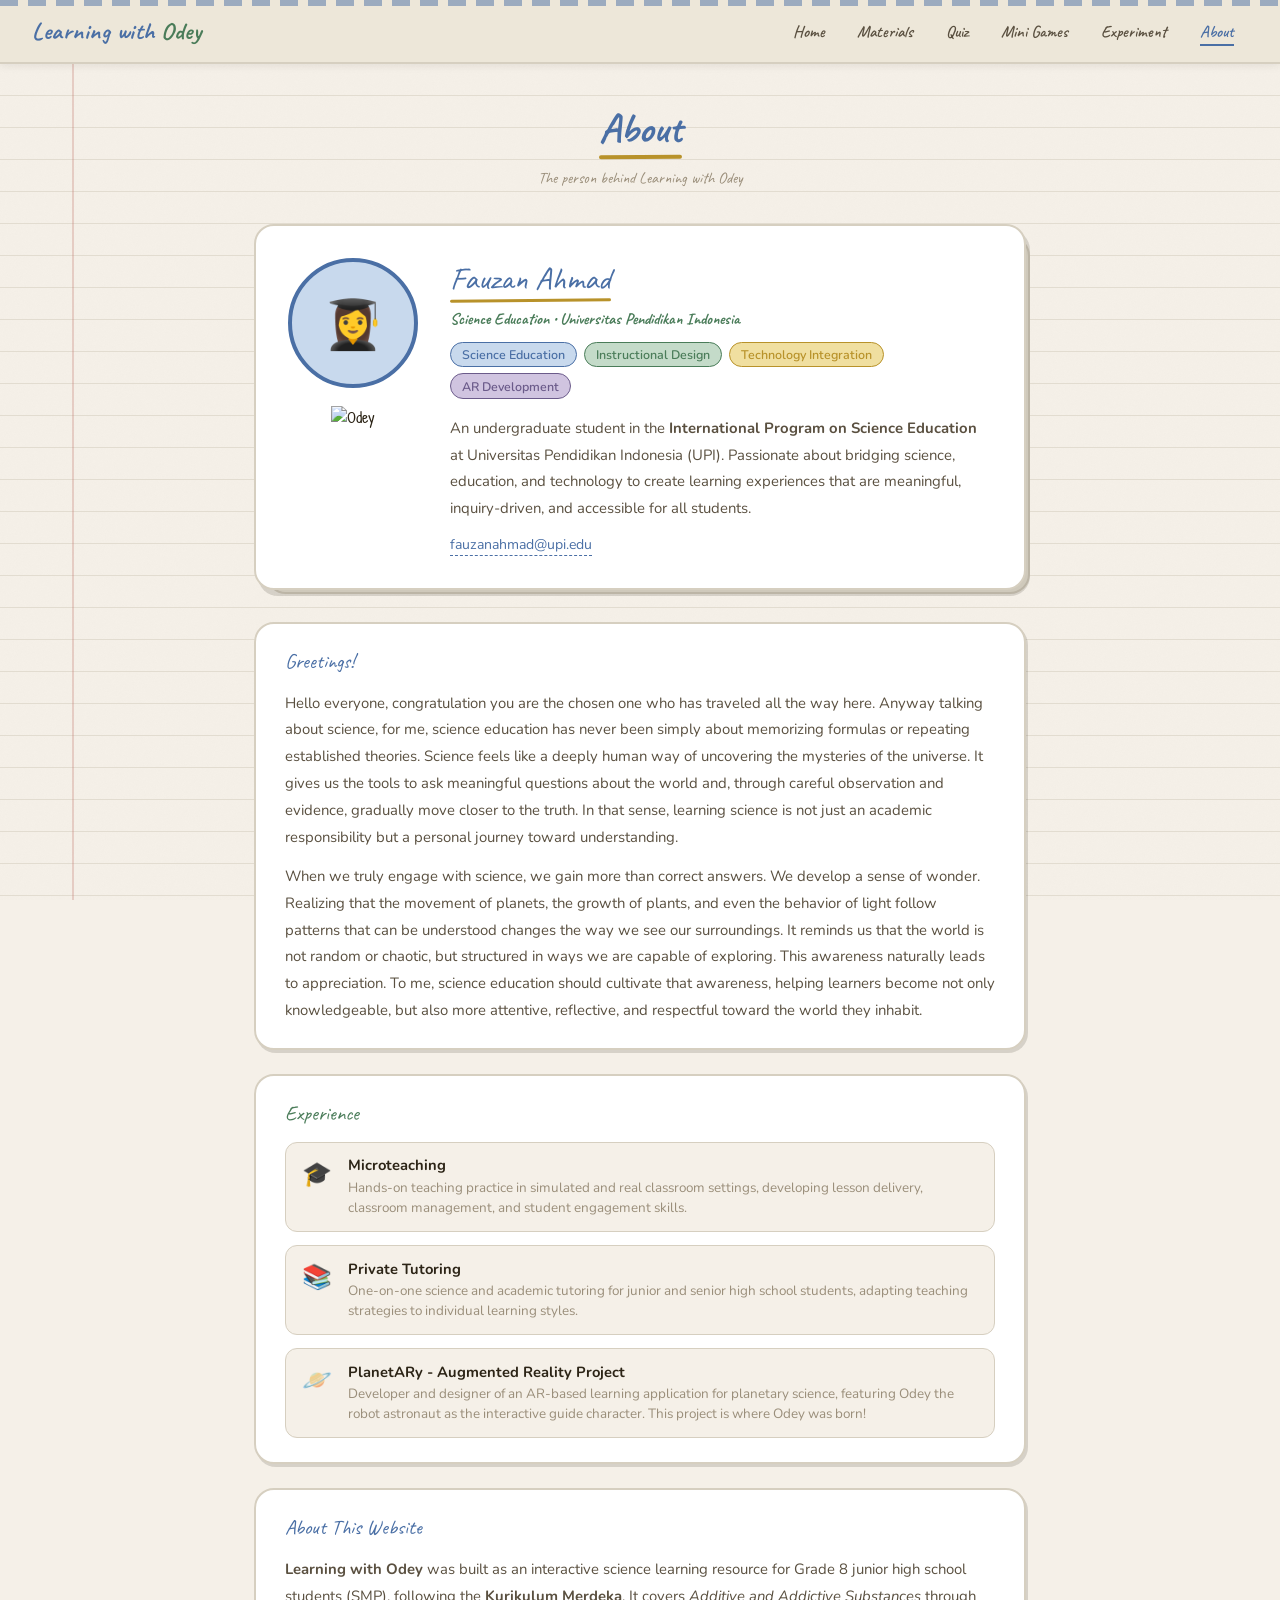
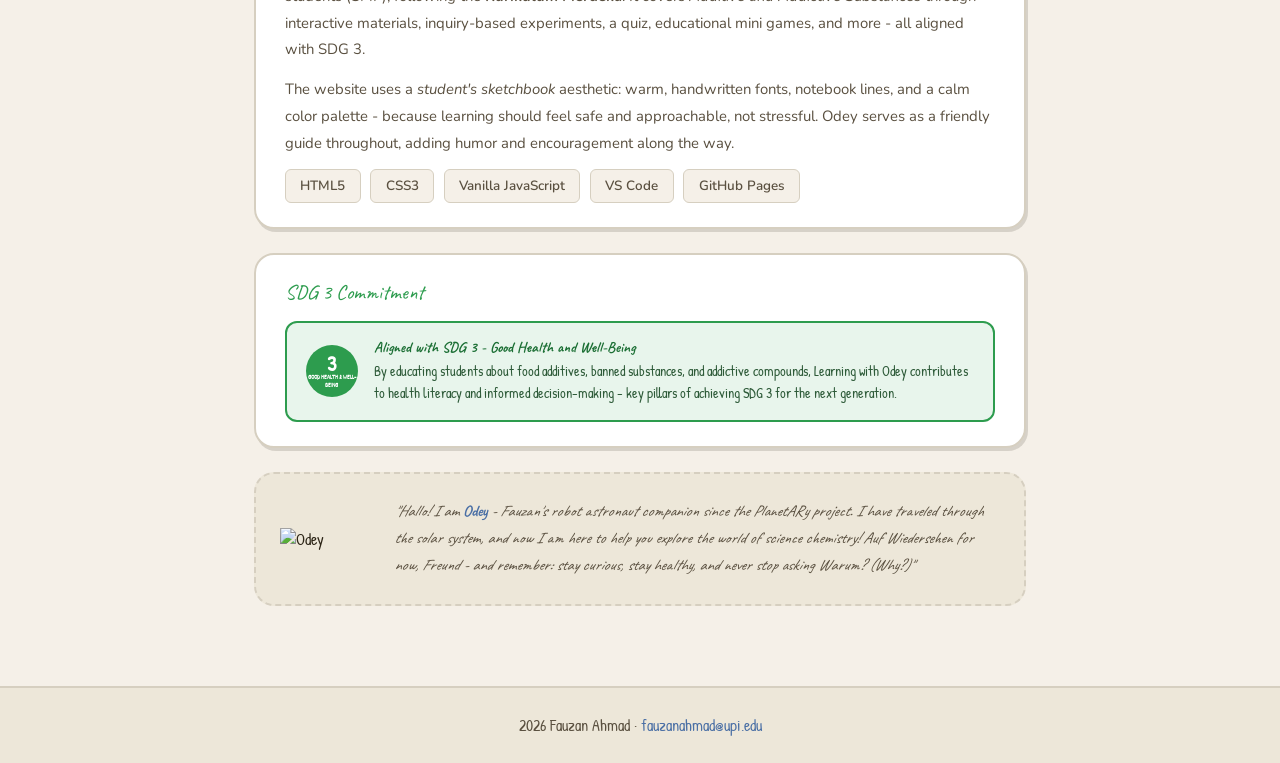
==== about.html @ 3d4de124 "Add files via upload" ====
<!DOCTYPE html>
<html lang="en">
<head>
  <meta charset="UTF-8">
  <meta name="viewport" content="width=device-width, initial-scale=1.0">
  <title>About - Learning with Odey</title>
  <link rel="stylesheet" href="style.css">
  <style>
    .about-page{max-width:820px;margin:0 auto;padding:2.5rem 1.5rem 5rem;position:relative;z-index:1}
    .about-hero{text-align:center;margin-bottom:2rem}
    .about-hero h1{color:var(--blue);font-size:clamp(1.8rem,4vw,2.6rem);display:inline-block;position:relative}
    .about-hero h1::after{content:'';position:absolute;bottom:-5px;left:0;right:0;height:4px;background:var(--yellow);border-radius:2px;transform:rotate(-0.5deg)}
    .about-hero p{font-family:var(--font-hand);color:var(--ink-faint);margin-top:.7rem}
    /* Profile card */
    .profile-card{display:flex;gap:2rem;align-items:flex-start;background:white;border:2.5px solid var(--paper-lines);border-radius:var(--radius-lg);padding:2rem;box-shadow:var(--shadow-md);margin-bottom:2rem;position:relative}
    .profile-card::before{content:'';position:absolute;top:10px;left:10px;right:-6px;bottom:-6px;background:var(--paper-dark);border-radius:var(--radius-lg);z-index:-1;border:2px solid var(--paper-lines)}
    .profile-photo-wrap{flex-shrink:0;text-align:center}
    .profile-photo{width:130px;height:130px;border-radius:50%;object-fit:cover;border:4px solid var(--blue);box-shadow:var(--shadow-md);display:block;margin:0 auto .8rem}
    .profile-photo-fallback{width:130px;height:130px;border-radius:50%;background:var(--blue-pale);border:4px solid var(--blue);display:flex;align-items:center;justify-content:center;font-size:3rem;margin:0 auto .8rem}
    .profile-odey-img{width:56px;animation:float 3s ease-in-out infinite;margin-top:.3rem}
    .profile-info{flex:1}
    .profile-name{font-family:var(--font-hand);font-size:2rem;color:var(--blue);position:relative;display:inline-block;margin-bottom:.1rem}
    .profile-name::after{content:'';position:absolute;bottom:-3px;left:0;right:0;height:3px;background:var(--yellow);border-radius:2px;transform:rotate(-0.5deg)}
    .profile-title{font-family:var(--font-hand);font-size:1rem;color:var(--green);font-weight:700;margin:.5rem 0 .8rem}
    .profile-tags{display:flex;flex-wrap:wrap;gap:.4rem;margin-bottom:1rem}
    .ptag{font-family:var(--font-ui);font-size:.78rem;font-weight:600;padding:.2rem .7rem;border-radius:99px;border:1.5px solid}
    .ptag.blue{color:var(--blue);border-color:var(--blue);background:var(--blue-pale)}
    .ptag.green{color:var(--green);border-color:var(--green);background:var(--green-pale)}
    .ptag.yellow{color:var(--yellow);border-color:var(--yellow);background:var(--yellow-pale)}
    .ptag.purple{color:var(--purple);border-color:var(--purple);background:var(--purple-pale)}
    .profile-bio{font-family:var(--font-ui);font-size:.93rem;line-height:1.8;color:var(--ink-soft)}
    .profile-email{display:inline-flex;align-items:center;gap:.5rem;margin-top:.8rem;font-family:var(--font-ui);font-size:.88rem;color:var(--blue);text-decoration:none;border-bottom:1.5px dashed var(--blue);padding-bottom:1px}
    .profile-email:hover{color:var(--green);border-color:var(--green)}
    /* Section cards */
    .about-card{background:white;border:2px solid var(--paper-lines);border-radius:var(--radius-lg);padding:1.5rem 1.8rem;box-shadow:var(--shadow-sm);margin-bottom:1.5rem}
    .about-card-title{font-family:var(--font-hand);font-size:1.3rem;color:var(--blue);margin-bottom:1rem;display:flex;align-items:center;gap:.5rem}
    .about-card-title.green{color:var(--green)}
    .about-card-title.yellow{color:var(--yellow)}
    .about-card-title.sdg{color:#2d9c4e}
    .about-p{font-family:var(--font-ui);font-size:.93rem;line-height:1.8;color:var(--ink-soft);margin-bottom:.8rem}
    .about-p:last-child{margin-bottom:0}
    /* Experience list */
    .exp-list{display:flex;flex-direction:column;gap:.8rem}
    .exp-item{display:flex;gap:1rem;align-items:flex-start;padding:.8rem 1rem;background:var(--paper);border:1.5px solid var(--paper-lines);border-radius:var(--radius-md)}
    .exp-icon{font-size:1.5rem;flex-shrink:0;margin-top:.1rem}
    .exp-item-title{font-family:var(--font-ui);font-size:.92rem;font-weight:700;color:var(--ink)}
    .exp-item-desc{font-family:var(--font-ui);font-size:.84rem;color:var(--ink-faint);margin-top:.15rem;line-height:1.5}
    /* Quote */
    .quote-box{background:var(--yellow-pale);border-left:4px solid var(--yellow);border-radius:0 var(--radius-md) var(--radius-md) 0;padding:1rem 1.2rem;margin:.8rem 0;font-family:var(--font-hand);font-size:1.05rem;color:var(--ink-soft);font-style:italic;line-height:1.7}
    /* Tech stack */
    .tech-row{display:flex;flex-wrap:wrap;gap:.6rem;margin-top:.8rem}
    .tech-chip{display:flex;align-items:center;gap:.5rem;padding:.4rem .9rem;border-radius:var(--radius-sm);border:1.5px solid var(--paper-lines);background:var(--paper);font-family:var(--font-ui);font-size:.84rem;font-weight:600;color:var(--ink-soft)}
    /* SDG box */
    .sdg-box{display:flex;align-items:center;gap:1rem;background:#e8f5ec;border:2px solid #2d9c4e;border-radius:var(--radius-md);padding:1rem 1.2rem}
    .sdg-circle{width:52px;height:52px;border-radius:50%;background:#2d9c4e;display:flex;flex-direction:column;align-items:center;justify-content:center;flex-shrink:0;color:white;text-align:center}
    .sdg-circle .n{font-size:1.3rem;font-weight:900;line-height:1}
    .sdg-circle .l{font-size:.38rem;font-weight:700;text-transform:uppercase;line-height:1.3}
    .sdg-text h4{font-size:.93rem;font-weight:700;color:#1a6e33;margin-bottom:.2rem}
    .sdg-text p{font-size:.86rem;color:#2d5a38;line-height:1.6;margin:0}
    /* Odey farewell */
    .odey-farewell{display:flex;gap:1.5rem;align-items:center;padding:1.5rem;background:var(--paper-dark);border:2px dashed var(--paper-lines);border-radius:var(--radius-lg);margin-top:1.5rem}
    .odey-farewell img{width:90px;animation:float 3s ease-in-out infinite;flex-shrink:0}
    .odey-farewell-text{font-family:var(--font-hand);font-size:1rem;color:var(--ink-soft);line-height:1.7;font-style:italic}
    .odey-farewell-text strong{color:var(--blue);font-style:normal}
    @media(max-width:600px){.profile-card{flex-direction:column;align-items:center;text-align:center}.profile-tags{justify-content:center}.about-page{padding:1.5rem 1rem 4rem}.about-card{padding:1.2rem}}
  </style>
</head>
<body>
<nav class="navbar">
  <a href="index.html" class="nav-logo">Learning with <span>Odey</span></a>
  <button class="nav-toggle" id="navToggle"><span></span><span></span><span></span></button>
  <ul class="nav-links" id="navLinks">
    <li><a href="index.html">Home</a></li>
    <li><a href="materials.html">Materials</a></li>
    <li><a href="quiz.html">Quiz</a></li>
    <li><a href="minigames.html">Mini Games</a></li>
    <li><a href="experiment.html">Experiment</a></li>
    <li><a href="about.html" class="active">About</a></li>
  </ul>
</nav>

<div class="page-content">
<div class="about-page">

  <div class="about-hero">
    <h1>About</h1>
    <p>The person behind Learning with Odey</p>
  </div>

  <!-- Profile -->
  <div class="profile-card">
    <div class="profile-photo-wrap">
      <img src="assets/profile.jpg" class="profile-photo" alt="Fauzan Ahmad"
           onerror="this.style.display='none';document.getElementById('pfallback').style.display='flex'">
      <div class="profile-photo-fallback" id="pfallback" style="display:none">&#128105;&#8205;&#127891;</div>
      <img src="assets/odey.png" class="profile-odey-img" alt="Odey">
    </div>
    <div class="profile-info">
      <div class="profile-name">Fauzan Ahmad</div>
      <div class="profile-title">Science Education &bull; Universitas Pendidikan Indonesia</div>
      <div class="profile-tags">
        <span class="ptag blue">Science Education</span>
        <span class="ptag green">Instructional Design</span>
        <span class="ptag yellow">Technology Integration</span>
        <span class="ptag purple">AR Development</span>
      </div>
      <p class="profile-bio">
        An undergraduate student in the <strong>International Program on Science Education</strong>
        at Universitas Pendidikan Indonesia (UPI). Passionate about bridging science, education,
        and technology to create learning experiences that are meaningful, inquiry-driven,
        and accessible for all students.
      </p>
      <a href="mailto:fauzanahmad@upi.edu" class="profile-email">fauzanahmad@upi.edu</a>
    </div>
  </div>

  <!-- Academic Focus -->
  <div class="about-card">
    <div class="about-card-title">Greetings!</div>
    <p class="about-p">Hello everyone, congratulation you are the chosen one who has traveled all the way here. Anyway talking about science, for me, science education has never been simply about memorizing formulas or repeating established theories. Science feels like a deeply human way of uncovering the mysteries of the universe. It gives us the tools to ask meaningful questions about the world and, through careful observation and evidence, gradually move closer to the truth. In that sense, learning science is not just an academic responsibility but a personal journey toward understanding.</p>
    <p class="about-p">When we truly engage with science, we gain more than correct answers. We develop a sense of wonder. Realizing that the movement of planets, the growth of plants, and even the behavior of light follow patterns that can be understood changes the way we see our surroundings. It reminds us that the world is not random or chaotic, but structured in ways we are capable of exploring. This awareness naturally leads to appreciation. To me, science education should cultivate that awareness, helping learners become not only knowledgeable, but also more attentive, reflective, and respectful toward the world they inhabit.</p>
  </div>

  <!-- Experience -->
  <div class="about-card">
    <div class="about-card-title green">Experience</div>
    <div class="exp-list">
      <div class="exp-item">
        <div class="exp-icon">&#127891;</div>
        <div>
          <div class="exp-item-title">Microteaching</div>
          <div class="exp-item-desc">Hands-on teaching practice in simulated and real classroom settings, developing lesson delivery, classroom management, and student engagement skills.</div>
        </div>
      </div>
      <div class="exp-item">
        <div class="exp-icon">&#128218;</div>
        <div>
          <div class="exp-item-title">Private Tutoring</div>
          <div class="exp-item-desc">One-on-one science and academic tutoring for junior and senior high school students, adapting teaching strategies to individual learning styles.</div>
        </div>
      </div>
      <div class="exp-item">
        <div class="exp-icon">&#129680;</div>
        <div>
          <div class="exp-item-title">PlanetARy - Augmented Reality Project</div>
          <div class="exp-item-desc">Developer and designer of an AR-based learning application for planetary science, featuring Odey the robot astronaut as the interactive guide character. This project is where Odey was born!</div>
        </div>
      </div>
    </div>
  </div>

  <!-- About the website -->
  <div class="about-card">
    <div class="about-card-title">About This Website</div>
    <p class="about-p"><strong>Learning with Odey</strong> was built as an interactive science learning resource for Grade 8 junior high school students (SMP), following the <strong>Kurikulum Merdeka</strong>. It covers <em>Additive and Addictive Substances</em> through interactive materials, inquiry-based experiments, a quiz, educational mini games, and more - all aligned with SDG 3.</p>
    <p class="about-p">The website uses a <em>student's sketchbook</em> aesthetic: warm, handwritten fonts, notebook lines, and a calm color palette - because learning should feel safe and approachable, not stressful. Odey serves as a friendly guide throughout, adding humor and encouragement along the way.</p>
    <div class="tech-row">
      <div class="tech-chip">HTML5</div>
      <div class="tech-chip">CSS3</div>
      <div class="tech-chip">Vanilla JavaScript</div>
      <div class="tech-chip">VS Code</div>
      <div class="tech-chip">GitHub Pages</div>
    </div>
  </div>

  <!-- SDG -->
  <div class="about-card">
    <div class="about-card-title sdg">SDG 3 Commitment</div>
    <div class="sdg-box">
      <div class="sdg-circle"><div class="n">3</div><div class="l">Good Health &amp; Well-Being</div></div>
      <div class="sdg-text">
        <h4>Aligned with SDG 3 - Good Health and Well-Being</h4>
        <p>By educating students about food additives, banned substances, and addictive compounds, Learning with Odey contributes to health literacy and informed decision-making - key pillars of achieving SDG 3 for the next generation.</p>
      </div>
    </div>
  </div>

  <!-- Odey farewell -->
  <div class="odey-farewell">
    <img src="assets/odey.png" alt="Odey">
    <div class="odey-farewell-text">
      "Hallo! I am <strong>Odey</strong> - Fauzan's robot astronaut companion since the PlanetARy project.
      I have traveled through the solar system, and now I am here to help you explore the world
      of science chemistry! Auf Wiedersehen for now, Freund - and remember:
      stay curious, stay healthy, and never stop asking <em>Warum?</em> (Why?)"
    </div>
  </div>

</div>
</div>

<footer class="site-footer">
  <p>2026 Fauzan Ahmad &middot; <a href="mailto:fauzanahmad@upi.edu">fauzanahmad@upi.edu</a></p>
</footer>

<script>
document.getElementById('navToggle').addEventListener('click',function(){
  document.getElementById('navLinks').classList.toggle('open');
});
</script>
</body>
</html>
---- style.css ----
/* ============================================
   LEARNING WITH ODEY — Global Stylesheet
   Theme: Student's Sketchbook / Notebook
   Palette: Muted paper white, dusty blue, 
            sage green, muted red, soft yellow
   ============================================ */

   @import url('https://fonts.googleapis.com/css2?family=Caveat:wght@400;500;600;700&family=Patrick+Hand&family=Nunito:wght@300;400;600;700&display=swap');

   /* ── CSS Variables ─────────────────────────── */
   :root {
     /* Paper & Ink */
     --paper:        #f5f0e8;
     --paper-dark:   #ede7d9;
     --paper-lines:  #d6cfc0;
     --ink:          #2c2416;
     --ink-soft:     #5a5040;
     --ink-faint:    #9a8e7a;
   
     /* Crayon / Pencil Colors (muted, dusty) */
     --blue:         #4a6fa5;
     --blue-light:   #7a9cc4;
     --blue-pale:    #c8d9ed;
     --green:        #4a7c59;
     --green-light:  #7aaa8a;
     --green-pale:   #c4dbc9;
     --red:          #a0453a;
     --red-light:    #c47a72;
     --red-pale:     #e8c4c0;
     --yellow:       #b8922a;
     --yellow-light: #d4b060;
     --yellow-pale:  #f0dfa0;
     --purple:       #6b5b8a;
     --purple-pale:  #d0c4e0;
   
     /* Typography */
     --font-hand:    'Caveat', cursive;
     --font-body:    'Patrick Hand', cursive;
     --font-ui:      'Nunito', sans-serif;
   
     /* Spacing */
     --nav-height:   64px;
     --radius-sm:    6px;
     --radius-md:    12px;
     --radius-lg:    20px;
   
     /* Shadows (pencil/sketch feel) */
     --shadow-sm:    2px 3px 0px rgba(44,36,22,0.15);
     --shadow-md:    4px 6px 0px rgba(44,36,22,0.15);
     --shadow-lg:    6px 10px 0px rgba(44,36,22,0.12);
   }
   
   /* ── Reset & Base ───────────────────────────── */
   *, *::before, *::after {
     box-sizing: border-box;
     margin: 0;
     padding: 0;
   }
   
   html {
     scroll-behavior: smooth;
   }
   
   body {
     font-family: var(--font-body);
     background-color: var(--paper);
     color: var(--ink);
     min-height: 100vh;
     position: relative;
     overflow-x: hidden;
   }
   
   /* ── Paper Texture Background ───────────────── */
   body::before {
     content: '';
     position: fixed;
     inset: 0;
     background-image:
       /* Horizontal ruled lines */
       repeating-linear-gradient(
         transparent,
         transparent 31px,
         var(--paper-lines) 31px,
         var(--paper-lines) 32px
       ),
       /* Subtle paper grain */
       url("data:image/svg+xml,%3Csvg xmlns='http://www.w3.org/2000/svg' width='300' height='300'%3E%3Cfilter id='noise'%3E%3CfeTurbulence type='fractalNoise' baseFrequency='0.9' numOctaves='4' stitchTiles='stitch'/%3E%3CfeColorMatrix type='saturate' values='0'/%3E%3C/filter%3E%3Crect width='300' height='300' filter='url(%23noise)' opacity='0.04'/%3E%3C/svg%3E");
     pointer-events: none;
     z-index: 0;
     opacity: 0.6;
   }
   
   /* Red margin line (left side, like real notebook) */
   body::after {
     content: '';
     position: fixed;
     top: 0;
     left: 72px;
     width: 2px;
     height: 100vh;
     background: var(--red-light);
     opacity: 0.3;
     pointer-events: none;
     z-index: 0;
   }
   
   /* ── Navigation ─────────────────────────────── */
   .navbar {
     position: sticky;
     top: 0;
     z-index: 1000;
     height: var(--nav-height);
     background: var(--paper-dark);
     border-bottom: 2px solid var(--paper-lines);
     display: flex;
     align-items: center;
     padding: 0 2rem;
     gap: 1rem;
     box-shadow: 0 2px 8px rgba(44,36,22,0.08);
   }
   
   /* Spiral binding decoration */
   .navbar::before {
     content: '';
     position: absolute;
     top: 0;
     left: 0;
     right: 0;
     height: 6px;
     background: repeating-linear-gradient(
       90deg,
       var(--blue) 0px,
       var(--blue) 18px,
       transparent 18px,
       transparent 28px
     );
     opacity: 0.5;
   }
   
   .nav-logo {
     font-family: var(--font-hand);
     font-size: 1.5rem;
     font-weight: 700;
     color: var(--blue);
     text-decoration: none;
     letter-spacing: 0.5px;
     flex-shrink: 0;
   }
   
   .nav-logo span {
     color: var(--green);
   }
   
   .nav-links {
     display: flex;
     align-items: center;
     gap: 0.25rem;
     list-style: none;
     margin-left: auto;
   }
   
   .nav-links a {
     font-family: var(--font-hand);
     font-size: 1.05rem;
     font-weight: 600;
     color: var(--ink-soft);
     text-decoration: none;
     padding: 0.4rem 0.9rem;
     border-radius: var(--radius-sm);
     transition: all 0.2s ease;
     position: relative;
   }
   
   .nav-links a::after {
     content: '';
     position: absolute;
     bottom: 2px;
     left: 0.9rem;
     right: 0.9rem;
     height: 2px;
     background: var(--blue);
     transform: scaleX(0);
     transform-origin: left;
     transition: transform 0.2s ease;
   }
   
   .nav-links a:hover {
     color: var(--blue);
   }
   
   .nav-links a:hover::after,
   .nav-links a.active::after {
     transform: scaleX(1);
   }
   
   .nav-links a.active {
     color: var(--blue);
   }
   
   /* Hamburger (mobile) */
   .nav-toggle {
     display: none;
     flex-direction: column;
     gap: 5px;
     cursor: pointer;
     margin-left: auto;
     padding: 4px;
   }
   
   .nav-toggle span {
     display: block;
     width: 24px;
     height: 2px;
     background: var(--ink);
     border-radius: 2px;
     transition: all 0.3s;
   }
   
   /* ── Page Wrapper ───────────────────────────── */
   .page-content {
     position: relative;
     z-index: 1;
     min-height: calc(100vh - var(--nav-height));
   }
   
   .container {
     max-width: 900px;
     margin: 0 auto;
     padding: 0 2rem;
   }
   
   .container-wide {
     max-width: 1200px;
     margin: 0 auto;
     padding: 0 2rem;
   }
   
   /* ── Sketch Card Component ──────────────────── */
   .sketch-card {
     background: white;
     border: 2px solid var(--paper-lines);
     border-radius: var(--radius-md);
     padding: 1.5rem;
     position: relative;
     box-shadow: var(--shadow-md);
     /* Slight rotation for sketchbook feel */
   }
   
   .sketch-card::before {
     content: '';
     position: absolute;
     inset: -1px;
     border-radius: var(--radius-md);
     border: 1.5px solid var(--paper-lines);
     opacity: 0.4;
     transform: rotate(0.3deg);
     pointer-events: none;
   }
   
   /* ── Handwritten Headings ───────────────────── */
   h1, h2, h3, h4 {
     font-family: var(--font-hand);
     line-height: 1.2;
   }
   
   h1 { font-size: clamp(2rem, 5vw, 3rem); }
   h2 { font-size: clamp(1.5rem, 3vw, 2rem); }
   h3 { font-size: clamp(1.2rem, 2.5vw, 1.5rem); }
   
   p {
     font-family: var(--font-body);
     font-size: 1rem;
     line-height: 1.7;
     color: var(--ink-soft);
   }
   
   /* ── Underline Decoration ───────────────────── */
   .hand-underline {
     position: relative;
     display: inline-block;
   }
   
   .hand-underline::after {
     content: '';
     position: absolute;
     bottom: -4px;
     left: 0;
     right: 0;
     height: 3px;
     background: var(--yellow);
     border-radius: 2px;
     transform: rotate(-0.5deg);
   }
   
   /* ── Buttons ────────────────────────────────── */
   .btn {
     display: inline-flex;
     align-items: center;
     gap: 0.5rem;
     font-family: var(--font-hand);
     font-size: 1.05rem;
     font-weight: 600;
     padding: 0.6rem 1.4rem;
     border-radius: var(--radius-sm);
     border: 2px solid currentColor;
     cursor: pointer;
     text-decoration: none;
     transition: all 0.15s ease;
     position: relative;
     box-shadow: var(--shadow-sm);
   }
   
   .btn:hover {
     transform: translate(-1px, -1px);
     box-shadow: var(--shadow-md);
   }
   
   .btn:active {
     transform: translate(1px, 1px);
     box-shadow: none;
   }
   
   .btn-blue {
     background: var(--blue-pale);
     color: var(--blue);
     border-color: var(--blue);
   }
   
   .btn-green {
     background: var(--green-pale);
     color: var(--green);
     border-color: var(--green);
   }
   
   .btn-red {
     background: var(--red-pale);
     color: var(--red);
     border-color: var(--red);
   }
   
   .btn-yellow {
     background: var(--yellow-pale);
     color: var(--yellow);
     border-color: var(--yellow);
   }
   
   .btn-purple {
     background: var(--purple-pale);
     color: var(--purple);
     border-color: var(--purple);
   }
   
   /* ── Speech Bubble (Odey) ───────────────────── */
   .speech-bubble {
     background: white;
     border: 2px solid var(--ink);
     border-radius: var(--radius-lg);
     padding: 1rem 1.4rem;
     position: relative;
     font-family: var(--font-hand);
     font-size: 1.1rem;
     line-height: 1.5;
     box-shadow: var(--shadow-sm);
     max-width: 400px;
   }
   
   .speech-bubble.left::before {
     content: '';
     position: absolute;
     bottom: -14px;
     left: 30px;
     border-width: 14px 10px 0 0;
     border-style: solid;
     border-color: var(--ink) transparent transparent transparent;
   }
   
   .speech-bubble.left::after {
     content: '';
     position: absolute;
     bottom: -11px;
     left: 32px;
     border-width: 12px 8px 0 0;
     border-style: solid;
     border-color: white transparent transparent transparent;
   }
   
   .speech-bubble.right::before {
     content: '';
     position: absolute;
     bottom: -14px;
     right: 30px;
     border-width: 14px 0 0 10px;
     border-style: solid;
     border-color: var(--ink) transparent transparent transparent;
   }
   
   .speech-bubble.right::after {
     content: '';
     position: absolute;
     bottom: -11px;
     right: 32px;
     border-width: 12px 0 0 8px;
     border-style: solid;
     border-color: white transparent transparent transparent;
   }
   
   /* ── Sticky Note ────────────────────────────── */
   .sticky-note {
     background: var(--yellow-pale);
     border: 1.5px solid var(--yellow);
     border-radius: 3px 3px var(--radius-sm) 3px;
     padding: 1rem;
     font-family: var(--font-hand);
     font-size: 0.95rem;
     box-shadow: var(--shadow-sm);
     position: relative;
   }
   
   .sticky-note::before {
     content: '';
     position: absolute;
     top: -6px;
     left: 50%;
     transform: translateX(-50%);
     width: 40px;
     height: 10px;
     background: rgba(184,146,42,0.35);
     border-radius: 2px;
   }
   
   /* ── Section Label (tab-style) ──────────────── */
   .section-label {
     display: inline-block;
     font-family: var(--font-hand);
     font-size: 0.85rem;
     font-weight: 700;
     letter-spacing: 1px;
     text-transform: uppercase;
     padding: 0.2rem 0.8rem;
     border-radius: var(--radius-sm) var(--radius-sm) 0 0;
     margin-bottom: -2px;
   }
   
   .label-blue   { background: var(--blue-pale);   color: var(--blue); }
   .label-green  { background: var(--green-pale);  color: var(--green); }
   .label-red    { background: var(--red-pale);    color: var(--red); }
   .label-yellow { background: var(--yellow-pale); color: var(--yellow); }
   .label-purple { background: var(--purple-pale); color: var(--purple); }
   
   /* ── Washi Tape Decoration ──────────────────── */
   .washi {
     display: block;
     height: 20px;
     border-radius: 2px;
     opacity: 0.65;
   }
   
   .washi-blue   { background: repeating-linear-gradient(45deg, var(--blue-pale), var(--blue-pale) 4px, var(--blue-light) 4px, var(--blue-light) 8px); }
   .washi-green  { background: repeating-linear-gradient(45deg, var(--green-pale), var(--green-pale) 4px, var(--green-light) 4px, var(--green-light) 8px); }
   .washi-red    { background: repeating-linear-gradient(45deg, var(--red-pale), var(--red-pale) 4px, var(--red-light) 4px, var(--red-light) 8px); }
   .washi-yellow { background: repeating-linear-gradient(45deg, var(--yellow-pale), var(--yellow-pale) 4px, var(--yellow-light) 4px, var(--yellow-light) 8px); }
   
   /* ── Progress / Tab Bar ─────────────────────── */
   .tab-bar {
     display: flex;
     gap: 0.5rem;
     border-bottom: 2px solid var(--paper-lines);
     margin-bottom: 1.5rem;
     overflow-x: auto;
     padding-bottom: 0;
   }
   
   .tab-btn {
     font-family: var(--font-hand);
     font-size: 1rem;
     font-weight: 600;
     padding: 0.5rem 1.2rem;
     border: 2px solid var(--paper-lines);
     border-bottom: none;
     border-radius: var(--radius-sm) var(--radius-sm) 0 0;
     background: var(--paper-dark);
     color: var(--ink-faint);
     cursor: pointer;
     transition: all 0.2s;
     white-space: nowrap;
   }
   
   .tab-btn.active {
     background: white;
     color: var(--blue);
     border-color: var(--blue);
     position: relative;
     bottom: -2px;
     padding-bottom: calc(0.5rem + 2px);
   }
   
   /* ── Footer ─────────────────────────────────── */
   .site-footer {
     position: relative;
     z-index: 1;
     background: var(--paper-dark);
     border-top: 2px solid var(--paper-lines);
     padding: 1.5rem 2rem;
     text-align: center;
     font-family: var(--font-hand);
     font-size: 0.95rem;
     color: var(--ink-faint);
   }
   
   .site-footer a {
     color: var(--blue);
     text-decoration: none;
   }
   
   /* ── Doodle SVG decorations ─────────────────── */
   .doodle-corner {
     position: absolute;
     opacity: 0.12;
     pointer-events: none;
   }
   
   /* ── Animations ─────────────────────────────── */
   @keyframes float {
     0%, 100% { transform: translateY(0px); }
     50% { transform: translateY(-8px); }
   }
   
   @keyframes wobble {
     0%, 100% { transform: rotate(-1deg); }
     50% { transform: rotate(1deg); }
   }
   
   @keyframes fadeInUp {
     from { opacity: 0; transform: translateY(20px); }
     to   { opacity: 1; transform: translateY(0); }
   }
   
   @keyframes fadeIn {
     from { opacity: 0; }
     to   { opacity: 1; }
   }
   
   @keyframes scribble {
     from { stroke-dashoffset: 1000; }
     to   { stroke-dashoffset: 0; }
   }
   
   @keyframes popIn {
     0%   { transform: scale(0.8); opacity: 0; }
     70%  { transform: scale(1.05); }
     100% { transform: scale(1); opacity: 1; }
   }
   
   @keyframes blink {
     0%, 100% { opacity: 1; }
     50%       { opacity: 0; }
   }
   
   .anim-float    { animation: float 3s ease-in-out infinite; }
   .anim-wobble   { animation: wobble 4s ease-in-out infinite; }
   .anim-fadeInUp { animation: fadeInUp 0.5s ease forwards; }
   .anim-popIn    { animation: popIn 0.4s cubic-bezier(0.34, 1.56, 0.64, 1) forwards; }
   
   /* ── Utility ────────────────────────────────── */
   .text-blue   { color: var(--blue); }
   .text-green  { color: var(--green); }
   .text-red    { color: var(--red); }
   .text-yellow { color: var(--yellow); }
   .text-purple { color: var(--purple); }
   
   .bg-blue-pale   { background: var(--blue-pale); }
   .bg-green-pale  { background: var(--green-pale); }
   .bg-red-pale    { background: var(--red-pale); }
   .bg-yellow-pale { background: var(--yellow-pale); }
   
   .mt-1 { margin-top: 0.5rem; }
   .mt-2 { margin-top: 1rem; }
   .mt-3 { margin-top: 1.5rem; }
   .mt-4 { margin-top: 2rem; }
   .mb-1 { margin-bottom: 0.5rem; }
   .mb-2 { margin-bottom: 1rem; }
   .mb-3 { margin-bottom: 1.5rem; }
   .mb-4 { margin-bottom: 2rem; }
   
   .text-center { text-align: center; }
   .flex { display: flex; }
   .flex-center { display: flex; align-items: center; justify-content: center; }
   .gap-1 { gap: 0.5rem; }
   .gap-2 { gap: 1rem; }
   .gap-3 { gap: 1.5rem; }
   
   /* ── Responsive ─────────────────────────────── */
   @media (max-width: 768px) {
     body::after { display: none; }
   
     .navbar { padding: 0 1rem; }
   
     .nav-links {
       display: none;
       position: absolute;
       top: var(--nav-height);
       left: 0;
       right: 0;
       flex-direction: column;
       background: var(--paper-dark);
       border-bottom: 2px solid var(--paper-lines);
       padding: 1rem;
       gap: 0.5rem;
       z-index: 999;
     }
   
     .nav-links.open { display: flex; }
     .nav-toggle { display: flex; }
   
     .container,
     .container-wide { padding: 0 1rem; }
   }
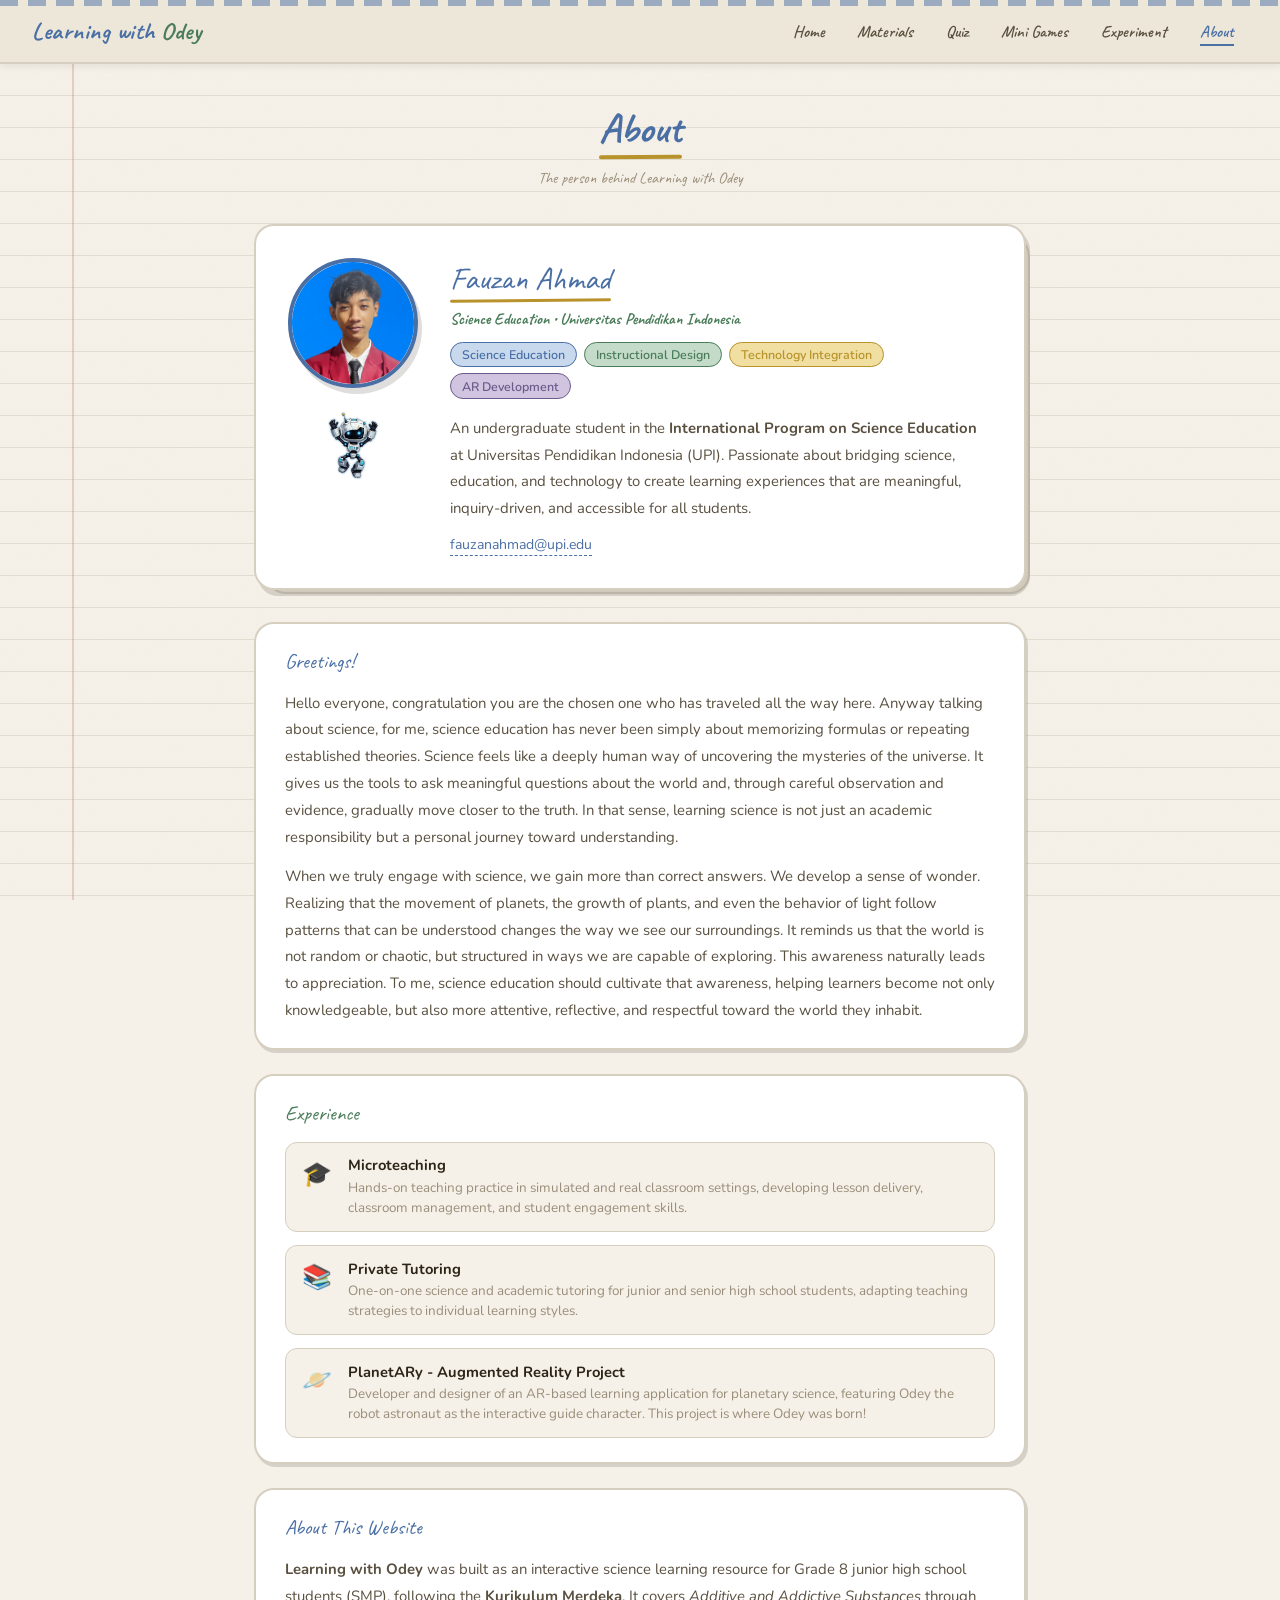
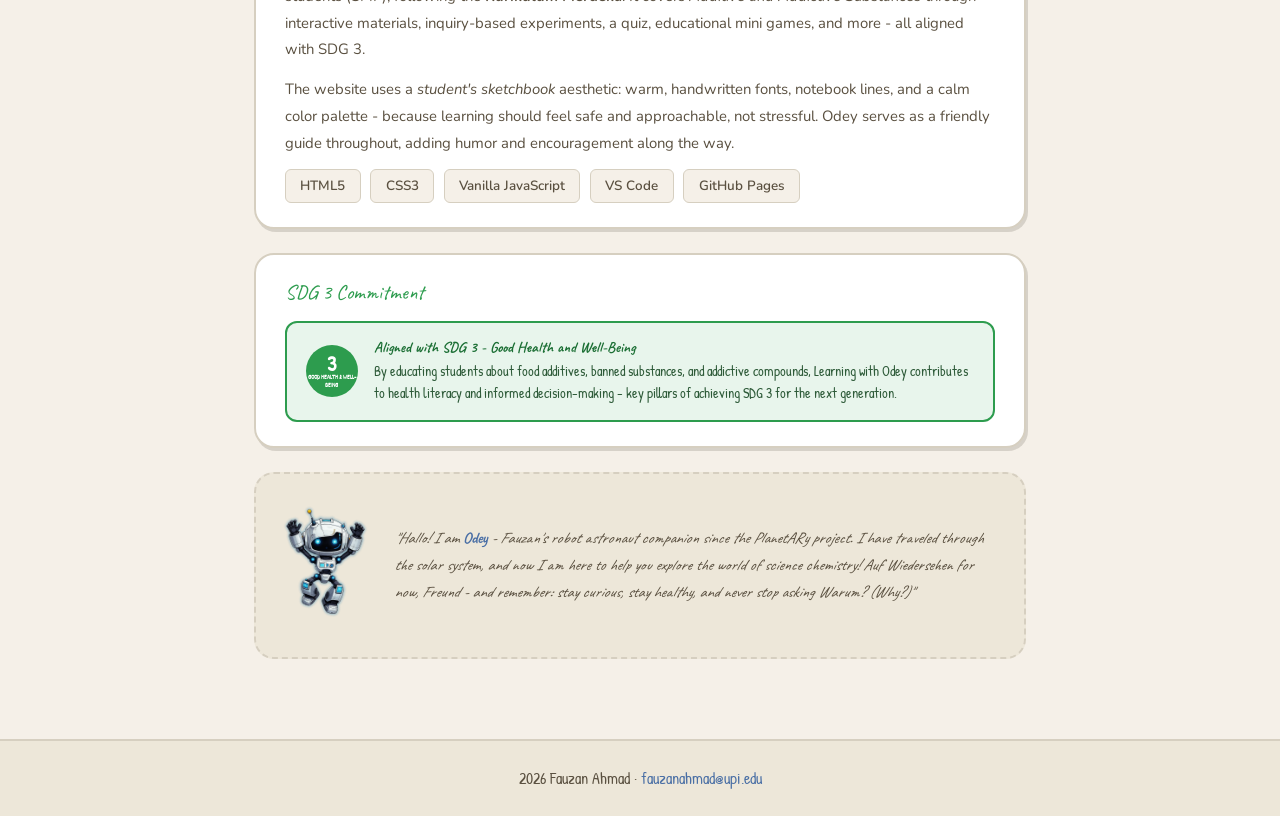
==== commit 1cd74a01: "Update about.html" ====
--- a/about.html
+++ b/about.html
@@ -90,7 +90,7 @@
   <!-- Profile -->
   <div class="profile-card">
     <div class="profile-photo-wrap">
-      <img src="assets/profile.jpg" class="profile-photo" alt="Fauzan Ahmad"
+      <img src="assets/profile.jpeg" class="profile-photo" alt="Fauzan Ahmad"
            onerror="this.style.display='none';document.getElementById('pfallback').style.display='flex'">
       <div class="profile-photo-fallback" id="pfallback" style="display:none">&#128105;&#8205;&#127891;</div>
       <img src="assets/odey.png" class="profile-odey-img" alt="Odey">
@@ -199,4 +199,4 @@
 });
 </script>
 </body>
-</html>+</html>
